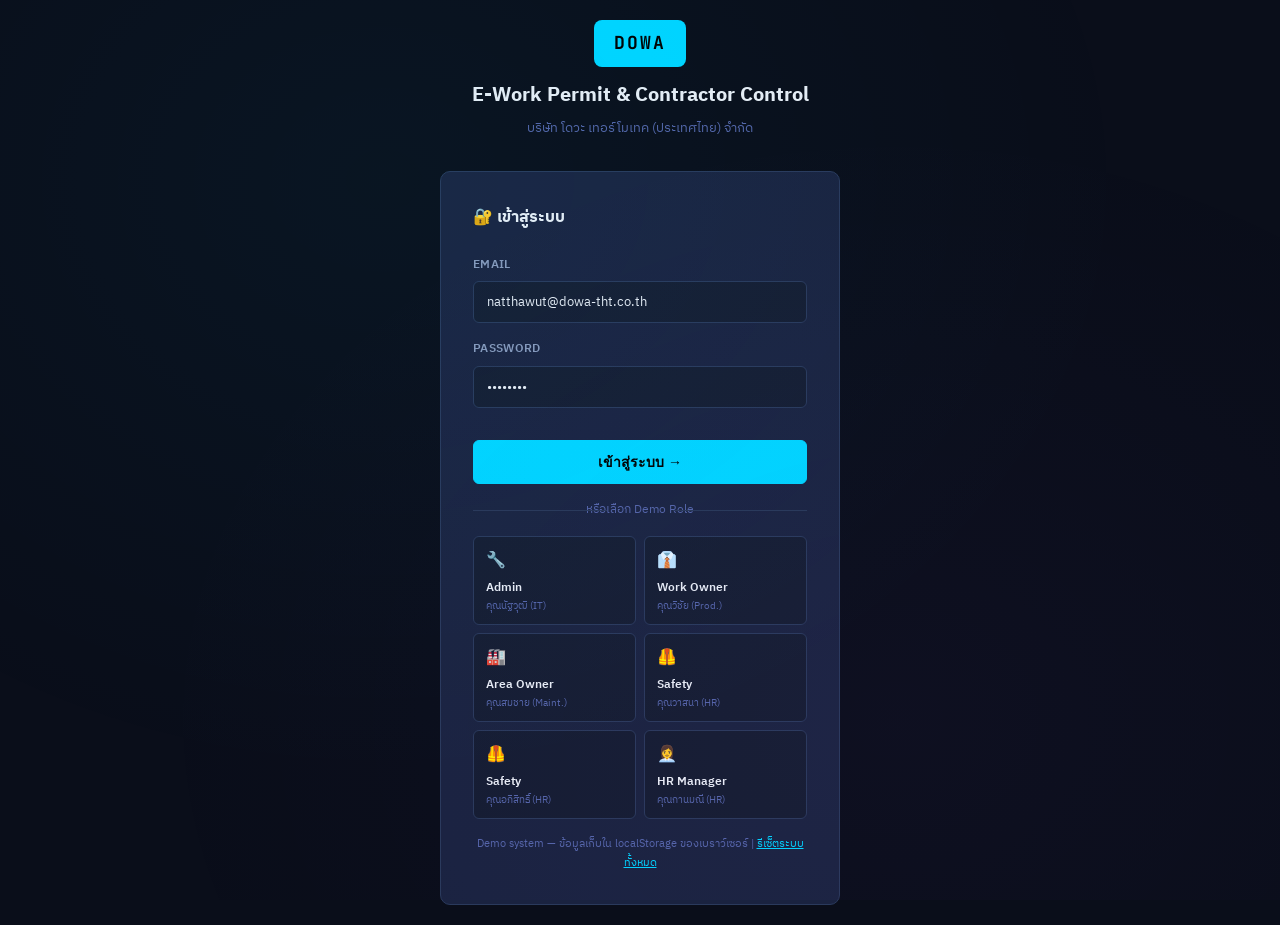
==== index.html @ 7c1e503d "Initial commit: E-Work Permit Demo" ====
<!DOCTYPE html>
<html lang="th">
<head>
<meta charset="UTF-8">
<meta name="viewport" content="width=device-width, initial-scale=1.0">
<title>เข้าสู่ระบบ — E-Work Permit System</title>
<link rel="stylesheet" href="css/style.css">
<style>
  body { display: flex; align-items: center; justify-content: center; min-height: 100vh; background: var(--bg); }
  .login-wrap { width: 100%; max-width: 440px; padding: 20px; }
  .login-logo { text-align: center; margin-bottom: 32px; }
  .login-logo .big-badge {
    display: inline-block;
    background: var(--accent);
    color: #000;
    font-family: 'JetBrains Mono', monospace;
    font-weight: 700;
    font-size: 18px;
    padding: 8px 20px;
    border-radius: 8px;
    letter-spacing: 2px;
    margin-bottom: 12px;
  }
  .login-logo h1 { font-size: 20px; font-weight: 700; color: var(--text); margin-bottom: 4px; }
  .login-logo p { font-size: 13px; color: var(--text3); }
  .login-card {
    background: var(--surface);
    border: 1px solid var(--border);
    border-radius: var(--radius);
    padding: 32px;
  }
  .login-card h2 { font-size: 16px; font-weight: 700; color: var(--text); margin-bottom: 24px; }
  .divider-text {
    text-align: center;
    font-size: 12px;
    color: var(--text3);
    margin: 16px 0;
    position: relative;
  }
  .divider-text::before, .divider-text::after {
    content: '';
    position: absolute;
    top: 50%;
    width: 40%;
    height: 1px;
    background: var(--border);
  }
  .divider-text::before { left: 0; }
  .divider-text::after { right: 0; }
  .demo-roles {
    display: grid;
    grid-template-columns: 1fr 1fr;
    gap: 8px;
  }
  .demo-role-btn {
    background: var(--bg3);
    border: 1px solid var(--border);
    border-radius: var(--radius-sm);
    padding: 10px 12px;
    cursor: pointer;
    text-align: left;
    transition: all 0.15s;
    color: var(--text);
    font-family: 'IBM Plex Sans Thai', sans-serif;
  }
  .demo-role-btn:hover { border-color: var(--accent); background: var(--accent-dim); }
  .demo-role-btn .role-icon { font-size: 16px; margin-bottom: 4px; display: block; }
  .demo-role-btn .role-name { font-size: 12px; font-weight: 600; display: block; }
  .demo-role-btn .role-desc { font-size: 10px; color: var(--text3); display: block; margin-top: 1px; }
  .bg-glow {
    position: fixed; top: 0; left: 0; right: 0; bottom: 0;
    pointer-events: none;
    background: radial-gradient(ellipse at 30% 20%, rgba(0,212,255,0.04) 0%, transparent 60%),
                radial-gradient(ellipse at 70% 80%, rgba(168,85,247,0.03) 0%, transparent 60%);
  }
</style>
</head>
<body>
<div class="bg-glow"></div>
<div class="login-wrap">
  <div class="login-logo">
    <div class="big-badge">DOWA</div>
    <h1>E-Work Permit & Contractor Control</h1>
    <p>บริษัท โดวะ เทอร์โมเทค (ประเทศไทย) จำกัด</p>
  </div>

  <div class="login-card">
    <h2>🔐 เข้าสู่ระบบ</h2>

    <div class="form-group">
      <label class="form-label">Email</label>
      <input type="email" id="inp-email" class="form-control" placeholder="กรอก Email บริษัท" value="natthawut@dowa-tht.co.th">
    </div>
    <div class="form-group">
      <label class="form-label">Password</label>
      <input type="password" id="inp-password" class="form-control" placeholder="กรอกรหัสผ่าน" value="admin123">
    </div>

    <div id="login-error" class="error-box mt-8" style="display:none;">
      <strong>❌ เข้าสู่ระบบไม่สำเร็จ</strong> — Email หรือรหัสผ่านไม่ถูกต้อง
    </div>

    <button class="btn btn-primary w-full mt-16" style="justify-content:center;" onclick="doLogin()">
      เข้าสู่ระบบ →
    </button>

    <div class="divider-text">หรือเลือก Demo Role</div>

    <div class="demo-roles">
      <button class="demo-role-btn" onclick="quickLogin('natthawut@dowa-tht.co.th','admin123')">
        <span class="role-icon">🔧</span>
        <span class="role-name">Admin</span>
        <span class="role-desc">คุณนัฐวุฒิ (IT)</span>
      </button>
      <button class="demo-role-btn" onclick="quickLogin('owner@dowa.co.th','owner123')">
        <span class="role-icon">👔</span>
        <span class="role-name">Work Owner</span>
        <span class="role-desc">คุณวิชัย (Prod.)</span>
      </button>
      <button class="demo-role-btn" onclick="quickLogin('area@dowa.co.th','area123')">
        <span class="role-icon">🏭</span>
        <span class="role-name">Area Owner</span>
        <span class="role-desc">คุณสมชาย (Maint.)</span>
      </button>
      <button class="demo-role-btn" onclick="quickLogin('wassana@dowa-tht.co.th','safety123')">
        <span class="role-icon">🦺</span>
        <span class="role-name">Safety</span>
        <span class="role-desc">คุณวาสนา (HR)</span>
      </button>
      <button class="demo-role-btn" onclick="quickLogin('aphisit@dowa-tht.co.th','safety123')">
        <span class="role-icon">🦺</span>
        <span class="role-name">Safety</span>
        <span class="role-desc">คุณอภิสิทธิ์ (HR)</span>
      </button>
      <button class="demo-role-btn" onclick="quickLogin('karnmanee@dowa-tht.co.th','hr123')">
        <span class="role-icon">👩‍💼</span>
        <span class="role-name">HR Manager</span>
        <span class="role-desc">คุณกานมณี (HR)</span>
      </button>
    </div>

    <p class="text-xs text-muted mt-16" style="text-align:center;">
      Demo system — ข้อมูลเก็บใน localStorage ของเบราว์เซอร์ | 
      <a href="javascript:void(0)" onclick="localStorage.clear();sessionStorage.clear();location.reload();" class="text-accent" style="text-decoration:underline;">รีเซ็ตระบบทั้งหมด</a>
    </p>
  </div>
</div>

<script src="js/db.js"></script>
<script src="js/utils.js"></script>
<script>
  // Redirect if already logged in (with loop protection)
  const loggedUser = getCurrentUser();
  const loopKey = 'ewp_redirect_ts';
  const now = Date.now();
  const lastRedirect = sessionStorage.getItem(loopKey);

  if (loggedUser && !window.location.search.includes('logout')) {
    if (lastRedirect && (now - parseInt(lastRedirect) < 2000)) {
      console.error('Redirect loop detected! Clearing session to recover.');
      localStorage.removeItem('ewp_user');
      showToast('เกิดข้อผิดพลาดในการนำทาง ระบบได้รีเซ็ตเซสชันของคุณแล้ว', 'warning');
    } else {
      sessionStorage.setItem(loopKey, now);
      console.log('Valid session found, moving to dashboard...');
      window.location.replace('dashboard.html');
    }
  }

  function doLogin() {
    const email = document.getElementById('inp-email').value.trim();
    const pass = document.getElementById('inp-password').value;
    
    if (!email || !pass) {
      showToast('กรุณากรอกอีเมลและรหัสผ่าน', 'warning');
      return;
    }

    const user = loginUser(email, pass);
    if (user) {
      console.log('Login success, redirecting...');
      window.location.replace('dashboard.html');
    } else {
      showToast('อีเมลหรือรหัสผ่านไม่ถูกต้อง', 'error');
    }
  }

  function quickLogin(email, pass) {
    document.getElementById('inp-email').value = email;
    document.getElementById('inp-password').value = pass;
    doLogin();
  }

  document.getElementById('inp-password').addEventListener('keydown', e => {
    if (e.key === 'Enter') doLogin();
  });
</script>
</body>
</html>
---- css/style.css ----
/* ===== E-Work Permit System — Global Styles ===== */
@import url('https://fonts.googleapis.com/css2?family=IBM+Plex+Sans+Thai:wght@300;400;500;600;700&family=JetBrains+Mono:wght@400;600&display=swap');

:root {
  --bg: #0a0e1a;
  --bg2: #0f1525;
  --bg3: #151d32;
  --surface: #1a2340;
  --surface2: #1f2a4a;
  --surface3: #243055;
  --border: #2a3a5c;
  --border2: #3a4a6c;
  --accent: #00d4ff;
  --accent2: #0088cc;
  --accent-dim: rgba(0,212,255,0.12);
  --gold: #f5a623;
  --gold-dim: rgba(245,166,35,0.15);
  --green: #00e676;
  --green-dim: rgba(0,230,118,0.15);
  --red: #ff4757;
  --red-dim: rgba(255,71,87,0.15);
  --purple: #a855f7;
  --purple-dim: rgba(168,85,247,0.15);
  --orange: #ff7043;
  --text: #e8edf5;
  --text2: #8899bb;
  --text3: #5566aa;
  --radius: 10px;
  --radius-sm: 6px;
  --shadow: 0 4px 24px rgba(0,0,0,0.4);
  --shadow-sm: 0 2px 8px rgba(0,0,0,0.3);
}

* { margin: 0; padding: 0; box-sizing: border-box; }

html { scroll-behavior: smooth; }

body {
  background: var(--bg);
  color: var(--text);
  font-family: 'IBM Plex Sans Thai', sans-serif;
  font-size: 14px;
  line-height: 1.7;
  min-height: 100vh;
}

/* ===== SCROLLBAR ===== */
::-webkit-scrollbar { width: 6px; height: 6px; }
::-webkit-scrollbar-track { background: var(--bg2); }
::-webkit-scrollbar-thumb { background: var(--border2); border-radius: 3px; }
::-webkit-scrollbar-thumb:hover { background: var(--text3); }

/* ===== LAYOUT ===== */
.app-layout { display: flex; min-height: 100vh; }

/* ===== SIDEBAR ===== */
.sidebar {
  width: 240px;
  background: var(--bg2);
  border-right: 1px solid var(--border);
  display: flex;
  flex-direction: column;
  position: fixed;
  top: 0; left: 0; bottom: 0;
  z-index: 200;
  transition: transform 0.3s;
}

.sidebar-logo {
  padding: 24px 20px;
  border-bottom: 1px solid var(--border);
  display: flex;
  align-items: center;
  gap: 12px;
  text-decoration: none;
  transition: background 0.2s;
}

.sidebar-logo:hover {
  background: rgba(255, 255, 255, 0.03);
}

.sidebar-logo .badge {
  background: var(--accent);
  color: #000;
  font-family: 'JetBrains Mono', monospace;
  font-weight: 700;
  font-size: 11px;
  padding: 3px 8px;
  border-radius: 4px;
  flex-shrink: 0;
}

.sidebar-logo .brand {
  font-size: 13px;
  font-weight: 600;
  color: var(--text);
  line-height: 1.3;
}

.sidebar-logo .brand small {
  display: block;
  font-size: 10px;
  color: var(--text3);
  font-weight: 400;
}

.sidebar-nav { flex: 1; padding: 12px 0; overflow-y: auto; }

.nav-section {
  padding: 8px 16px 4px;
  font-size: 10px;
  color: var(--text3);
  text-transform: uppercase;
  letter-spacing: 1px;
  font-weight: 600;
}

.nav-item {
  display: flex;
  align-items: center;
  gap: 10px;
  padding: 10px 20px;
  color: var(--text2);
  text-decoration: none;
  font-size: 13px;
  font-weight: 500;
  cursor: pointer;
  transition: all 0.2s;
  border-left: 3px solid transparent;
  position: relative;
}

.nav-item:hover { background: var(--surface); color: var(--text); border-left-color: var(--border2); }
.nav-item.active { 
  background: linear-gradient(90deg, var(--accent-dim) 0%, transparent 100%); 
  color: var(--accent); 
  border-left-color: var(--accent);
  font-weight: 600;
}
.nav-item.active .nav-icon { color: var(--accent); }

.nav-item .nav-icon { width: 18px; text-align: center; font-size: 15px; }

.nav-badge {
  margin-left: auto;
  background: var(--red);
  color: #fff;
  font-size: 10px;
  font-weight: 700;
  padding: 1px 6px;
  border-radius: 10px;
  min-width: 18px;
  text-align: center;
}

.nav-badge.gold { background: var(--gold); color: #000; }

.sidebar-user {
  padding: 16px 20px;
  border-top: 1px solid var(--border);
  display: flex;
  align-items: center;
  gap: 10px;
  cursor: pointer;
}

.user-avatar {
  width: 34px; height: 34px;
  border-radius: 50%;
  background: var(--accent);
  color: #000;
  display: flex;
  align-items: center;
  justify-content: center;
  font-weight: 700;
  font-size: 13px;
  flex-shrink: 0;
}

.user-info { flex: 1; min-width: 0; }
.user-name { font-size: 13px; font-weight: 600; color: var(--text); white-space: nowrap; overflow: hidden; text-overflow: ellipsis; }
.user-role { font-size: 11px; color: var(--text3); }

/* ===== MAIN CONTENT ===== */
.main-content {
  margin-left: 240px;
  flex: 1;
  display: flex;
  flex-direction: column;
  min-height: 100vh;
}

/* ===== TOPBAR ===== */
.topbar {
  background: var(--bg2);
  border-bottom: 1px solid var(--border);
  padding: 0 28px;
  height: 56px;
  display: flex;
  align-items: center;
  justify-content: space-between;
  position: sticky;
  top: 0;
  z-index: 100;
}

.topbar-left { display: flex; align-items: center; gap: 12px; }
.topbar-title { font-size: 16px; font-weight: 700; color: var(--text); }
.topbar-breadcrumb { font-size: 12px; color: var(--text3); }
.topbar-breadcrumb a { color: var(--text3); text-decoration: none; }
.topbar-breadcrumb a:hover { color: var(--accent); }

.topbar-right { display: flex; align-items: center; gap: 12px; }

.topbar-btn {
  background: none;
  border: none;
  color: var(--text2);
  cursor: pointer;
  padding: 6px;
  border-radius: var(--radius-sm);
  font-size: 16px;
  transition: all 0.15s;
  position: relative;
}
.topbar-btn:hover { background: var(--surface); color: var(--text); }

.notif-dot {
  position: absolute;
  top: 4px; right: 4px;
  width: 8px; height: 8px;
  background: var(--red);
  border-radius: 50%;
  border: 2px solid var(--bg2);
}

/* ===== PAGE CONTENT ===== */
.page-content { padding: 28px; flex: 1; }

.page-header {
  display: flex;
  align-items: center;
  justify-content: space-between;
  margin-bottom: 24px;
  gap: 16px;
  flex-wrap: wrap;
}

.page-header h1 { font-size: 22px; font-weight: 700; color: var(--text); }
.page-header p { font-size: 13px; color: var(--text3); margin-top: 2px; }

/* ===== STATS GRID ===== */
.stats-grid {
  display: grid;
  grid-template-columns: repeat(auto-fit, minmax(200px, 1fr));
  gap: 16px;
  margin-bottom: 24px;
}

.stat-card {
  background: var(--surface);
  border: 1px solid var(--border);
  border-radius: var(--radius);
  padding: 20px;
  position: relative;
  overflow: hidden;
  transition: border-color 0.2s;
}

.stat-card:hover { border-color: var(--border2); }

.stat-card::before {
  content: '';
  position: absolute;
  top: 0; left: 0; right: 0;
  height: 3px;
}
.stat-card.c-accent::before { background: var(--accent); }
.stat-card.c-gold::before { background: var(--gold); }
.stat-card.c-green::before { background: var(--green); }
.stat-card.c-red::before { background: var(--red); }
.stat-card.c-purple::before { background: var(--purple); }

.stat-icon { font-size: 26px; margin-bottom: 8px; }
.stat-label { font-size: 11px; color: var(--text3); text-transform: uppercase; letter-spacing: 0.5px; margin-bottom: 4px; }
.stat-value { font-size: 28px; font-weight: 700; color: var(--text); line-height: 1; }
.stat-sub { font-size: 12px; color: var(--text3); margin-top: 6px; }

/* ===== CARDS ===== */
.card {
  background: var(--surface);
  border: 1px solid var(--border);
  border-radius: var(--radius);
}

.card-header {
  padding: 16px 20px;
  border-bottom: 1px solid var(--border);
  display: flex;
  align-items: center;
  justify-content: space-between;
  gap: 12px;
}

.card-title {
  font-size: 14px;
  background: rgba(255, 255, 255, 0.02);
  border-bottom: 1px solid var(--border);
  display: flex;
  align-items: center;
  justify-content: space-between;
}

.card-title { font-size: 15px; font-weight: 700; color: var(--text); display: flex; align-items: center; gap: 8px; }

.card-body { padding: 20px; }

/* Buttons */
.btn {
  display: inline-flex;
  align-items: center;
  gap: 8px;
  padding: 10px 18px;
  border-radius: var(--radius-sm);
  font-size: 14px;
  font-weight: 600;
  cursor: pointer;
  transition: all 0.2s ease;
  border: 1px solid transparent;
  text-decoration: none;
  white-space: nowrap;
}

.btn:disabled { opacity: 0.5; cursor: not-allowed; }

.btn-primary { background: var(--accent); color: #000; border-color: var(--accent); }
.btn-primary:hover:not(:disabled) { background: #00b8e0; }

.btn-secondary { background: var(--surface2); color: var(--text); border-color: var(--border); }
.btn-secondary:hover:not(:disabled) { background: var(--surface3); border-color: var(--border2); }

.btn-success { background: var(--green); color: #000; }
.btn-success:hover:not(:disabled) { background: #00c860; }

.btn-danger { background: var(--red); color: #fff; }
.btn-danger:hover:not(:disabled) { background: #e03040; }

.btn-warning { background: var(--gold); color: #000; }
.btn-warning:hover:not(:disabled) { background: #e09010; }

.btn-ghost { background: transparent; color: var(--text2); border-color: var(--border); }
.btn-ghost:hover:not(:disabled) { background: var(--surface); color: var(--text); }

.btn-sm { padding: 5px 12px; font-size: 12px; }
.btn-lg { padding: 11px 22px; font-size: 15px; }
.btn-icon { padding: 7px; }

/* ===== BADGES / TAGS ===== */
.badge {
  display: inline-flex;
  align-items: center;
  gap: 4px;
  font-size: 11px;
  font-weight: 600;
  padding: 3px 10px;
  border-radius: 20px;
  text-transform: uppercase;
  letter-spacing: 0.3px;
  white-space: nowrap;
}

.badge-draft { background: rgba(255,255,255,0.08); color: var(--text2); }
.badge-pending { background: var(--gold-dim); color: var(--gold); }
.badge-approved { background: var(--green-dim); color: var(--green); }
.badge-rejected { background: var(--red-dim); color: var(--red); }
.badge-closed { background: var(--purple-dim); color: var(--purple); }
.badge-returned { background: var(--gold-dim); color: var(--orange); }
.badge-active { background: var(--green-dim); color: var(--green); }
.badge-inactive { background: rgba(255,255,255,0.06); color: var(--text3); }
.badge-blacklist { background: var(--red-dim); color: var(--red); }
.badge-valid { background: var(--green-dim); color: var(--green); }
.badge-expiring { background: var(--gold-dim); color: var(--gold); }
.badge-expired { background: var(--red-dim); color: var(--red); }
.badge-hot { background: rgba(255,112,67,0.2); color: var(--orange); }
.badge-cold { background: rgba(0,212,255,0.15); color: var(--accent); }
.badge-accent { background: var(--accent-dim); color: var(--accent); }

/* ===== FORMS ===== */
.form-group { margin-bottom: 16px; }
.form-label {
  display: block;
  font-size: 12px;
  font-weight: 600;
  color: var(--text2);
  margin-bottom: 6px;
  text-transform: uppercase;
  letter-spacing: 0.3px;
}
.form-label .req { color: var(--red); margin-left: 2px; }

.form-control {
  width: 100%;
  background: var(--bg3);
  border: 1px solid var(--border);
  border-radius: var(--radius-sm);
  color: var(--text);
  font-size: 13px;
  font-family: 'IBM Plex Sans Thai', sans-serif;
  padding: 9px 13px;
  transition: border-color 0.15s;
  outline: none;
}

.form-control:focus { border-color: var(--accent); background: var(--bg2); }
.form-control::placeholder { color: var(--text3); }

select.form-control { cursor: pointer; }
textarea.form-control { resize: vertical; min-height: 80px; }

.form-hint { font-size: 11px; color: var(--text3); margin-top: 4px; }
.form-error { font-size: 11px; color: var(--red); margin-top: 4px; display: none; }
.form-control.is-error { border-color: var(--red); }
.form-control.is-error + .form-error { display: block; }

.form-row { display: grid; grid-template-columns: 1fr 1fr; gap: 16px; }
.form-row-3 { display: grid; grid-template-columns: 1fr 1fr 1fr; gap: 16px; }

.checkbox-group { display: flex; flex-wrap: wrap; gap: 8px; margin-top: 4px; }
.checkbox-item {
  display: flex;
  align-items: center;
  gap: 7px;
  background: var(--bg3);
  border: 1px solid var(--border);
  border-radius: var(--radius-sm);
  padding: 7px 12px;
  cursor: pointer;
  font-size: 13px;
  color: var(--text2);
  transition: all 0.15s;
  user-select: none;
}
.checkbox-item:hover { border-color: var(--border2); color: var(--text); }
.checkbox-item.checked { background: var(--accent-dim); border-color: var(--accent); color: var(--accent); }
.checkbox-item input { display: none; }

/* ===== TABLE ===== */
.table-wrap { overflow-x: auto; }

table.data-table {
  width: 100%;
  border-collapse: collapse;
  font-size: 13px;
}

.data-table th {
  background: var(--bg3);
  color: var(--text3);
  font-weight: 600;
  font-size: 11px;
  text-transform: uppercase;
  letter-spacing: 0.5px;
  padding: 11px 16px;
  text-align: left;
  border-bottom: 1px solid var(--border);
  white-space: nowrap;
}

.data-table td {
  padding: 12px 16px;
  border-bottom: 1px solid rgba(42,58,92,0.5);
  color: var(--text2);
  vertical-align: middle;
}

.data-table tr:hover td { background: rgba(26,35,64,0.6); color: var(--text); }
.data-table tr:last-child td { border-bottom: none; }

.data-table .td-main { color: var(--text); font-weight: 500; }
.data-table .td-mono { font-family: 'JetBrains Mono', monospace; font-size: 12px; color: var(--accent); }
.data-table .td-actions { display: flex; gap: 6px; align-items: center; }

/* ===== FILTER BAR ===== */
.filter-bar {
  display: flex;
  align-items: center;
  gap: 10px;
  flex-wrap: wrap;
  margin-bottom: 16px;
}

.search-box {
  display: flex;
  align-items: center;
  gap: 8px;
  background: var(--bg3);
  border: 1px solid var(--border);
  border-radius: var(--radius-sm);
  padding: 8px 13px;
  flex: 1;
  min-width: 200px;
  max-width: 320px;
}

.search-box input {
  background: none;
  border: none;
  outline: none;
  color: var(--text);
  font-size: 13px;
  font-family: 'IBM Plex Sans Thai', sans-serif;
  width: 100%;
}
.search-box input::placeholder { color: var(--text3); }
.search-box .search-icon { color: var(--text3); font-size: 14px; flex-shrink: 0; }

.filter-select {
  background: var(--bg3);
  border: 1px solid var(--border);
  border-radius: var(--radius-sm);
  color: var(--text);
  font-size: 13px;
  font-family: 'IBM Plex Sans Thai', sans-serif;
  padding: 8px 13px;
  outline: none;
  cursor: pointer;
}
.filter-select:focus { border-color: var(--accent); }

/* ===== MODALS ===== */
.modal-overlay {
  position: fixed;
  inset: 0;
  background: rgba(0,0,0,0.7);
  z-index: 500;
  display: none;
  align-items: center;
  justify-content: center;
  padding: 20px;
  backdrop-filter: blur(2px);
}

.modal-overlay.open { display: flex; }

.modal {
  background: var(--bg2);
  border: 1px solid var(--border2);
  border-radius: var(--radius);
  width: 100%;
  max-width: 540px;
  max-height: 90vh;
  overflow-y: auto;
  box-shadow: var(--shadow);
  animation: modalIn 0.2s ease;
}

.modal-lg { max-width: 760px; }
.modal-xl { max-width: 960px; }

@keyframes modalIn {
  from { opacity: 0; transform: scale(0.96) translateY(-8px); }
  to { opacity: 1; transform: scale(1) translateY(0); }
}

.modal-header {
  padding: 18px 24px;
  border-bottom: 1px solid var(--border);
  display: flex;
  align-items: center;
  justify-content: space-between;
  gap: 12px;
}

.modal-title { font-size: 15px; font-weight: 700; color: var(--text); }
.modal-close {
  background: none; border: none; color: var(--text3);
  cursor: pointer; font-size: 18px; padding: 2px;
  transition: color 0.15s;
}
.modal-close:hover { color: var(--text); }

.modal-body { padding: 24px; }
.modal-footer {
  padding: 16px 24px;
  border-top: 1px solid var(--border);
  display: flex;
  justify-content: flex-end;
  gap: 10px;
}

/* ===== TOAST ===== */
.toast-container {
  position: fixed;
  bottom: 24px; right: 24px;
  z-index: 9999;
  display: flex;
  flex-direction: column;
  gap: 8px;
}

.toast {
  background: var(--surface2);
  border: 1px solid var(--border2);
  border-radius: var(--radius-sm);
  padding: 12px 18px;
  font-size: 13px;
  color: var(--text);
  max-width: 320px;
  box-shadow: var(--shadow);
  animation: toastIn 0.25s ease;
  display: flex;
  align-items: center;
  gap: 10px;
}
.toast.success { border-left: 3px solid var(--green); }
.toast.error { border-left: 3px solid var(--red); }
.toast.warning { border-left: 3px solid var(--gold); }
.toast.info { border-left: 3px solid var(--accent); }

@keyframes toastIn {
  from { opacity: 0; transform: translateX(20px); }
  to { opacity: 1; transform: translateX(0); }
}

/* ===== APPROVAL STEPS ===== */
.approval-steps {
  display: flex;
  gap: 0;
  margin: 20px 0;
  overflow-x: auto;
  padding-bottom: 4px;
}

.approval-step {
  flex: 1;
  min-width: 120px;
  text-align: center;
  position: relative;
}

.approval-step + .approval-step::before {
  content: '';
  position: absolute;
  left: 0; top: 20px;
  width: 100%; height: 2px;
  background: var(--border);
  z-index: 0;
}

.approval-step.done + .approval-step::before { background: var(--green); }

.step-circle {
  width: 40px; height: 40px;
  border-radius: 50%;
  border: 2px solid var(--border2);
  background: var(--bg3);
  display: flex;
  align-items: center;
  justify-content: center;
  font-size: 14px;
  font-weight: 700;
  color: var(--text3);
  margin: 0 auto 8px;
  position: relative;
  z-index: 1;
  transition: all 0.2s;
}

.approval-step.done .step-circle { background: var(--green); border-color: var(--green); color: #000; }
.approval-step.active .step-circle { background: var(--accent); border-color: var(--accent); color: #000; animation: pulse 1.5s infinite; }
.approval-step.rejected .step-circle { background: var(--red); border-color: var(--red); color: #fff; }
.approval-step.returned .step-circle { background: var(--gold); border-color: var(--gold); color: #000; }

@keyframes pulse {
  0%, 100% { box-shadow: 0 0 0 0 rgba(0,212,255,0.4); }
  50% { box-shadow: 0 0 0 6px rgba(0,212,255,0); }
}

.step-label { font-size: 11px; color: var(--text3); font-weight: 500; }
.step-status { font-size: 10px; color: var(--text3); margin-top: 2px; }
.approval-step.done .step-label { color: var(--green); }
.approval-step.active .step-label { color: var(--accent); }

/* ===== SIGNATURE PAD ===== */
.sig-pad-wrap {
  border: 2px dashed var(--border2);
  border-radius: var(--radius-sm);
  background: var(--bg3);
  overflow: hidden;
  position: relative;
}

.sig-pad-wrap canvas { display: block; cursor: crosshair; }
.sig-pad-hint {
  position: absolute;
  top: 50%; left: 50%;
  transform: translate(-50%, -50%);
  color: var(--text3);
  font-size: 12px;
  pointer-events: none;
  text-align: center;
}

.sig-pad-actions { display: flex; gap: 8px; margin-top: 8px; }

/* ===== TIMELINE ===== */
.audit-trail { padding: 4px 0; }

.audit-item {
  display: flex;
  gap: 14px;
  padding: 10px 0;
  border-bottom: 1px solid rgba(42,58,92,0.4);
}
.audit-item:last-child { border-bottom: none; }

.audit-dot {
  width: 10px; height: 10px;
  border-radius: 50%;
  background: var(--border2);
  flex-shrink: 0;
  margin-top: 6px;
  position: relative;
}
.audit-dot.green { background: var(--green); }
.audit-dot.red { background: var(--red); }
.audit-dot.gold { background: var(--gold); }
.audit-dot.accent { background: var(--accent); }

.audit-content { flex: 1; }
.audit-action { font-size: 13px; font-weight: 500; color: var(--text); }
.audit-meta { font-size: 11px; color: var(--text3); margin-top: 2px; }

/* ===== INFO BOXES ===== */
.info-box {
  background: var(--accent-dim);
  border: 1px solid rgba(0,212,255,0.2);
  border-radius: var(--radius-sm);
  padding: 12px 16px;
  font-size: 13px;
  color: var(--text2);
}
.info-box strong { color: var(--accent); }

.warn-box {
  background: var(--gold-dim);
  border: 1px solid rgba(245,166,35,0.25);
  border-radius: var(--radius-sm);
  padding: 12px 16px;
  font-size: 13px;
  color: var(--text2);
}
.warn-box strong { color: var(--gold); }

.error-box {
  background: var(--red-dim);
  border: 1px solid rgba(255,71,87,0.25);
  border-radius: var(--radius-sm);
  padding: 12px 16px;
  font-size: 13px;
  color: var(--text2);
}
.error-box strong { color: var(--red); }

/* ===== PROGRESS BAR ===== */
.progress-bar {
  height: 6px;
  background: var(--bg3);
  border-radius: 3px;
  overflow: hidden;
}
.progress-fill {
  height: 100%;
  border-radius: 3px;
  background: var(--accent);
  transition: width 0.4s ease;
}
.progress-fill.gold { background: var(--gold); }
.progress-fill.green { background: var(--green); }
.progress-fill.red { background: var(--red); }

/* ===== GRID UTILS ===== */
.grid-2 { display: grid; grid-template-columns: 1fr 1fr; gap: 20px; }
.grid-3 { display: grid; grid-template-columns: 1fr 1fr 1fr; gap: 20px; }
.gap-16 { gap: 16px; }

/* ===== TEXT UTILS ===== */
.text-accent { color: var(--accent); }
.text-green { color: var(--green); }
.text-red { color: var(--red); }
.text-gold { color: var(--gold); }
.text-muted { color: var(--text3); }
.text-sm { font-size: 12px; }
.text-xs { font-size: 11px; }
.mono { font-family: 'JetBrains Mono', monospace; }
.font-bold { font-weight: 700; }
.mt-4 { margin-top: 4px; }
.mt-8 { margin-top: 8px; }
.mt-16 { margin-top: 16px; }
.mt-24 { margin-top: 24px; }
.mb-16 { margin-bottom: 16px; }
.mb-24 { margin-bottom: 24px; }
.flex { display: flex; }
.flex-center { display: flex; align-items: center; }
.flex-between { display: flex; align-items: center; justify-content: space-between; }
.gap-8 { gap: 8px; }
.gap-12 { gap: 12px; }
.w-full { width: 100%; }

/* ===== EMPTY STATE ===== */
.empty-state {
  text-align: center;
  padding: 60px 20px;
  color: var(--text3);
}
.empty-state .empty-icon { font-size: 48px; margin-bottom: 12px; opacity: 0.5; }
.empty-state h3 { font-size: 16px; color: var(--text2); margin-bottom: 6px; }
.empty-state p { font-size: 13px; }

/* ===== ID CARD ===== */
.id-card {
  width: 340px;
  background: linear-gradient(135deg, #0f1a35 0%, #1a2a50 100%);
  border: 1px solid var(--border2);
  border-radius: 14px;
  overflow: hidden;
  box-shadow: var(--shadow);
}

.id-card-header {
  background: linear-gradient(90deg, var(--accent2), var(--accent));
  padding: 12px 16px;
  display: flex;
  align-items: center;
  justify-content: space-between;
}

.id-card-header .company { font-size: 11px; font-weight: 700; color: #000; letter-spacing: 0.5px; }
.id-card-header .card-type { font-size: 10px; font-weight: 600; color: rgba(0,0,0,0.7); }

.id-card-body { padding: 16px; display: flex; gap: 14px; align-items: flex-start; }

.id-card-photo {
  width: 70px; height: 85px;
  border-radius: 8px;
  background: var(--bg3);
  border: 2px solid var(--border2);
  overflow: hidden;
  flex-shrink: 0;
  display: flex;
  align-items: center;
  justify-content: center;
  font-size: 28px;
  color: var(--text3);
}

.id-card-info { flex: 1; }
.id-card-name { font-size: 15px; font-weight: 700; color: var(--text); line-height: 1.3; }
.id-card-company { font-size: 11px; color: var(--accent); margin-top: 2px; }
.id-card-field { font-size: 11px; color: var(--text3); margin-top: 6px; }
.id-card-field span { color: var(--text2); }

.id-card-footer {
  padding: 10px 16px;
  border-top: 1px solid rgba(255,255,255,0.05);
  display: flex;
  align-items: center;
  justify-content: space-between;
}

.id-card-qr {
  width: 50px; height: 50px;
  background: #fff;
  border-radius: 4px;
  padding: 4px;
  display: flex;
  align-items: center;
  justify-content: center;
  font-size: 9px;
  color: #000;
  text-align: center;
  font-weight: 700;
}

/* ===== STEP WIZARD ===== */
.wizard-steps {
  display: flex;
  gap: 0;
  margin-bottom: 28px;
  border-bottom: 1px solid var(--border);
  padding-bottom: 0;
}

.wizard-step {
  flex: 1;
  padding: 12px 16px;
  text-align: center;
  font-size: 12px;
  font-weight: 600;
  color: var(--text3);
  border-bottom: 2px solid transparent;
  transition: all 0.2s;
  cursor: default;
}

.wizard-step.active { color: var(--accent); border-bottom-color: var(--accent); }
.wizard-step.done { color: var(--green); border-bottom-color: var(--green); }

.wizard-panel { display: none; }
.wizard-panel.active { display: block; animation: fadeIn 0.25s ease; }

@keyframes fadeIn {
  from { opacity: 0; transform: translateY(6px); }
  to { opacity: 1; transform: translateY(0); }
}

/* ===== TABS ===== */
.tab-nav {
  display: flex;
  gap: 0;
  border-bottom: 1px solid var(--border);
  margin-bottom: 20px;
}

.tab-btn {
  padding: 10px 18px;
  font-size: 13px;
  font-weight: 500;
  color: var(--text3);
  background: none;
  border: none;
  border-bottom: 2px solid transparent;
  cursor: pointer;
  transition: all 0.15s;
  white-space: nowrap;
  font-family: 'IBM Plex Sans Thai', sans-serif;
}
.tab-btn:hover { color: var(--text2); }
.tab-btn.active { color: var(--accent); border-bottom-color: var(--accent); }

.tab-pane { display: none; }
.tab-pane.active { display: block; animation: fadeIn 0.2s ease; }

/* ===== CHART CONTAINER ===== */
.chart-container { position: relative; height: 240px; }

/* ===== DIVIDER ===== */
hr.divider { border: none; border-top: 1px solid var(--border); margin: 20px 0; }

/* ===== RESPONSIVE ===== */
@media (max-width: 1024px) {
  .sidebar { transform: translateX(-100%); }
  .sidebar.open { transform: translateX(0); }
  .main-content { margin-left: 0; }
  .form-row, .form-row-3, .grid-2, .grid-3 { grid-template-columns: 1fr; }
}

@media (max-width: 640px) {
  .page-content { padding: 16px; }
  .topbar { padding: 0 16px; }
  .stats-grid { grid-template-columns: repeat(2, 1fr); }
  .page-header { flex-direction: column; align-items: flex-start; }
}

/* ===== QR PLACEHOLDER ===== */
.qr-box {
  display: grid;
  width: 100%;
  aspect-ratio: 1;
  place-items: center;
  background: #fff;
  color: #000;
  font-size: 10px;
  font-weight: 700;
  border-radius: 4px;
  padding: 4px;
}

/* ===== PRINT ===== */
@media print {
  .sidebar, .topbar, .no-print { display: none !important; }
  .main-content { margin-left: 0; }
  body { background: #fff; color: #000; }
}

/* ===== NOTIFICATION ITEMS ===== */
.notif-item {
  display: flex;
  align-items: flex-start;
  gap: 14px;
  padding: 14px 20px;
  border-bottom: 1px solid var(--border);
  cursor: pointer;
  transition: all 0.15s;
  position: relative;
}
.notif-item:hover { background: var(--surface); }
.notif-item.unread { background: rgba(0,212,255,0.05); }
.notif-item .notif-icon {
  width: 36px; height: 36px;
  border-radius: 50%;
  background: var(--bg3);
  display: flex; align-items: center; justify-content: center;
  font-size: 18px; flex-shrink: 0;
}
.notif-item .notif-content { flex: 1; }
.notif-item .notif-subject { font-size: 13px; font-weight: 600; color: var(--text); margin-bottom: 2px; }
.notif-item .notif-meta { font-size: 11px; color: var(--text3); }
.notif-item .unread-dot {
  width: 8px; height: 8px;
  background: var(--accent);
  border-radius: 50%;
  margin-top: 6px;
}

@media print { .sidebar, .topbar, .no-print, .btn { display: none !important; } .main-content { margin-left: 0 !important; padding: 0 !important; } .card { border: 1px solid #ccc !important; box-shadow: none !important; break-inside: avoid; } body { background: #fff !important; color: #000 !important; } }
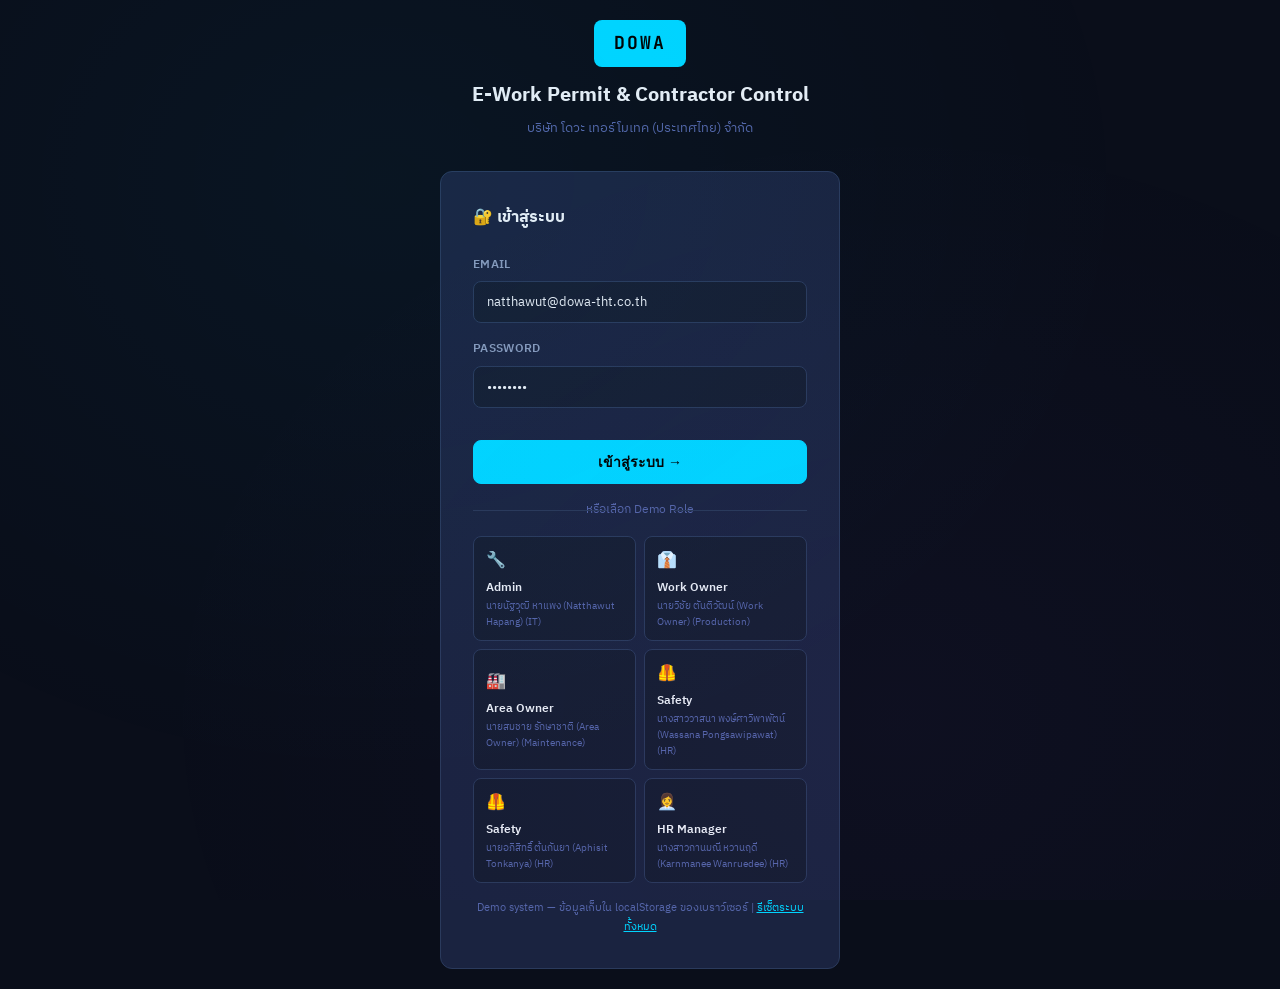
==== commit 296119aa: "Make demo role labels dynamic in index.html" ====
--- a/index.html
+++ b/index.html
@@ -194,6 +194,27 @@
   document.getElementById('inp-password').addEventListener('keydown', e => {
     if (e.key === 'Enter') doLogin();
   });
+
+  // Dynamically update demo role names from DB
+  function initDemoRoles() {
+    const users = dbGetAll('users');
+    const roleButtons = document.querySelectorAll('.demo-role-btn');
+    roleButtons.forEach(btn => {
+      const onclick = btn.getAttribute('onclick');
+      const emailMatch = onclick.match(/'([^']+)'/);
+      if (emailMatch) {
+        const email = emailMatch[1];
+        const user = users.find(u => u.email.toLowerCase() === email.toLowerCase());
+        if (user) {
+          const descSpan = btn.querySelector('.role-desc');
+          if (descSpan) {
+            descSpan.textContent = `${user.full_name} (${user.department})`;
+          }
+        }
+      }
+    });
+  }
+  initDemoRoles();
 </script>
 </body>
 </html>
--- a/css/style.css
+++ b/css/style.css
@@ -25,10 +25,40 @@
   --text: #e8edf5;
   --text2: #8899bb;
   --text3: #5566aa;
-  --radius: 10px;
-  --radius-sm: 6px;
-  --shadow: 0 4px 24px rgba(0,0,0,0.4);
-  --shadow-sm: 0 2px 8px rgba(0,0,0,0.3);
+  --radius: 12px;
+  --radius-sm: 8px;
+  --shadow: 0 4px 30px rgba(0,0,0,0.5);
+  --shadow-sm: 0 2px 10px rgba(0,0,0,0.3);
+  --glass: rgba(15, 21, 37, 0.7);
+}
+
+body.light-theme {
+  --bg: #f8fafc;
+  --bg2: #ffffff;
+  --bg3: #f1f5f9;
+  --surface: #ffffff;
+  --surface2: #f8fafc;
+  --surface3: #f1f5f9;
+  --border: #e2e8f0;
+  --border2: #cbd5e1;
+  --accent: #0ea5e9;
+  --accent2: #0284c7;
+  --accent-dim: rgba(14, 165, 233, 0.1);
+  --gold: #f59e0b;
+  --gold-dim: rgba(245, 158, 11, 0.1);
+  --green: #10b981;
+  --green-dim: rgba(16, 185, 129, 0.1);
+  --red: #ef4444;
+  --red-dim: rgba(239, 68, 68, 0.1);
+  --purple: #8b5cf6;
+  --purple-dim: rgba(139, 92, 246, 0.1);
+  --orange: #f97316;
+  --text: #0f172a;
+  --text2: #475569;
+  --text3: #94a3b8;
+  --shadow: 0 4px 20px rgba(0,0,0,0.08);
+  --shadow-sm: 0 2px 8px rgba(0,0,0,0.05);
+  --glass: rgba(255, 255, 255, 0.8);
 }
 
 * { margin: 0; padding: 0; box-sizing: border-box; }
@@ -1015,3 +1045,120 @@
 }
 
 @media print { .sidebar, .topbar, .no-print, .btn { display: none !important; } .main-content { margin-left: 0 !important; padding: 0 !important; } .card { border: 1px solid #ccc !important; box-shadow: none !important; break-inside: avoid; } body { background: #fff !important; color: #000 !important; } }
+
+/* ===== CONTRACTOR CARD VIEW ===== */
+.contractor-grid {
+  display: grid;
+  grid-template-columns: repeat(auto-fill, minmax(280px, 1fr));
+  gap: 20px;
+  padding: 20px 0;
+}
+
+.contractor-card {
+  background: var(--surface);
+  border: 1px solid var(--border);
+  border-radius: var(--radius);
+  overflow: hidden;
+  transition: all 0.3s ease;
+  position: relative;
+  display: flex;
+  flex-direction: column;
+}
+
+.contractor-card:hover {
+  transform: translateY(-4px);
+  border-color: var(--accent);
+  box-shadow: var(--shadow);
+}
+
+.contractor-card-header {
+  height: 80px;
+  background: linear-gradient(135deg, var(--bg3) 0%, var(--surface2) 100%);
+  position: relative;
+}
+
+.contractor-card-photo {
+  width: 70px;
+  height: 70px;
+  border-radius: 50%;
+  border: 3px solid var(--surface);
+  background: var(--surface2);
+  position: absolute;
+  bottom: -35px;
+  left: 20px;
+  display: flex;
+  align-items: center;
+  justify-content: center;
+  font-size: 28px;
+  color: var(--text3);
+  box-shadow: var(--shadow-sm);
+  z-index: 2;
+}
+
+.contractor-card-body {
+  padding: 45px 20px 20px;
+  flex: 1;
+}
+
+.contractor-card-name {
+  font-size: 16px;
+  font-weight: 700;
+  color: var(--text);
+  margin-bottom: 2px;
+}
+
+.contractor-card-company {
+  font-size: 12px;
+  color: var(--accent);
+  font-weight: 600;
+  margin-bottom: 12px;
+}
+
+.contractor-card-info {
+  display: grid;
+  gap: 8px;
+  margin-bottom: 16px;
+}
+
+.info-item {
+  display: flex;
+  justify-content: space-between;
+  font-size: 12px;
+}
+
+.info-item .label { color: var(--text3); }
+.info-item .value { color: var(--text2); font-family: 'JetBrains Mono', monospace; }
+
+.contractor-card-footer {
+  padding: 12px 20px;
+  border-top: 1px solid var(--border);
+  display: flex;
+  gap: 8px;
+  background: rgba(0,0,0,0.05);
+}
+
+.view-toggle {
+  display: flex;
+  background: var(--bg3);
+  border: 1px solid var(--border);
+  border-radius: var(--radius-sm);
+  padding: 3px;
+}
+
+.view-toggle button {
+  background: none;
+  border: none;
+  color: var(--text3);
+  padding: 5px 12px;
+  font-size: 12px;
+  cursor: pointer;
+  border-radius: 6px;
+  transition: all 0.2s;
+}
+
+.view-toggle button.active {
+  background: var(--accent);
+  color: #000;
+  font-weight: 600;
+}
+
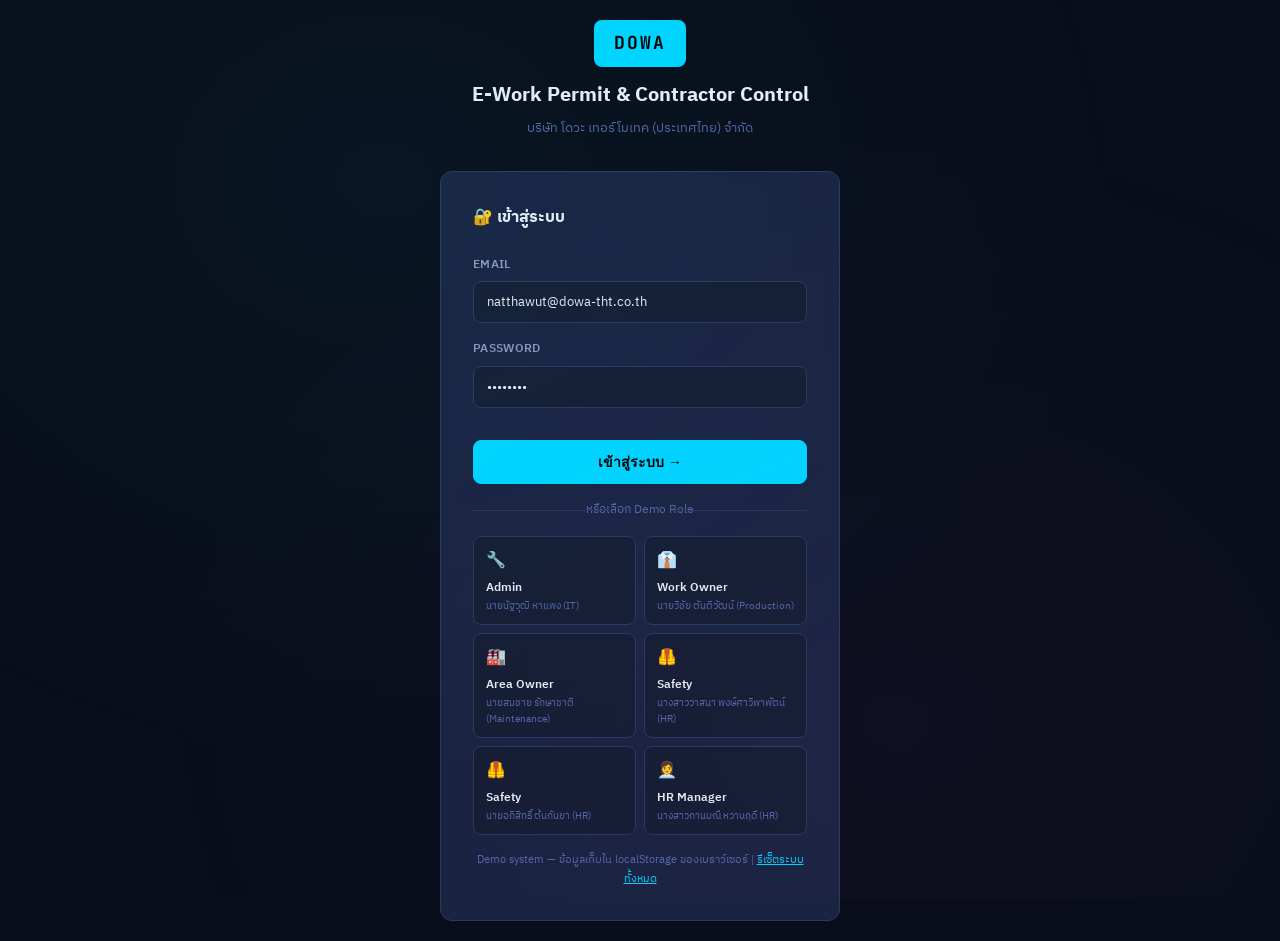
==== commit e66f1396: "Fix user edit persistence and dynamic login labels" ====
--- a/index.html
+++ b/index.html
@@ -197,24 +197,39 @@
 
   // Dynamically update demo role names from DB
   function initDemoRoles() {
-    const users = dbGetAll('users');
-    const roleButtons = document.querySelectorAll('.demo-role-btn');
-    roleButtons.forEach(btn => {
-      const onclick = btn.getAttribute('onclick');
-      const emailMatch = onclick.match(/'([^']+)'/);
-      if (emailMatch) {
-        const email = emailMatch[1];
-        const user = users.find(u => u.email.toLowerCase() === email.toLowerCase());
-        if (user) {
-          const descSpan = btn.querySelector('.role-desc');
-          if (descSpan) {
-            descSpan.textContent = `${user.full_name} (${user.department})`;
+    try {
+      const users = dbGetAll('users');
+      console.log('Syncing demo roles with DB users:', users.length);
+      
+      const roleButtons = document.querySelectorAll('.demo-role-btn');
+      roleButtons.forEach(btn => {
+        const onclick = btn.getAttribute('onclick');
+        const emailMatch = onclick.match(/'([^']+)'/);
+        if (emailMatch) {
+          const email = emailMatch[1].toLowerCase();
+          const user = users.find(u => u.email.toLowerCase() === email);
+          if (user) {
+            const descSpan = btn.querySelector('.role-desc');
+            if (descSpan) {
+              // Format name to be cleaner if it's very long
+              let displayName = user.full_name;
+              if (displayName.includes('(')) {
+                // Keep only the part before parenthesis for demo buttons to save space
+                displayName = displayName.split('(')[0].trim();
+              }
+              descSpan.textContent = `${displayName} (${user.department})`;
+            }
           }
         }
-      }
-    });
-  }
+      });
+    } catch (e) {
+      console.error('Error initDemoRoles:', e);
+    }
+  }
+  
+  // Call immediately and also after a short delay to ensure DB is ready
   initDemoRoles();
+  setTimeout(initDemoRoles, 500);
 </script>
 </body>
 </html>
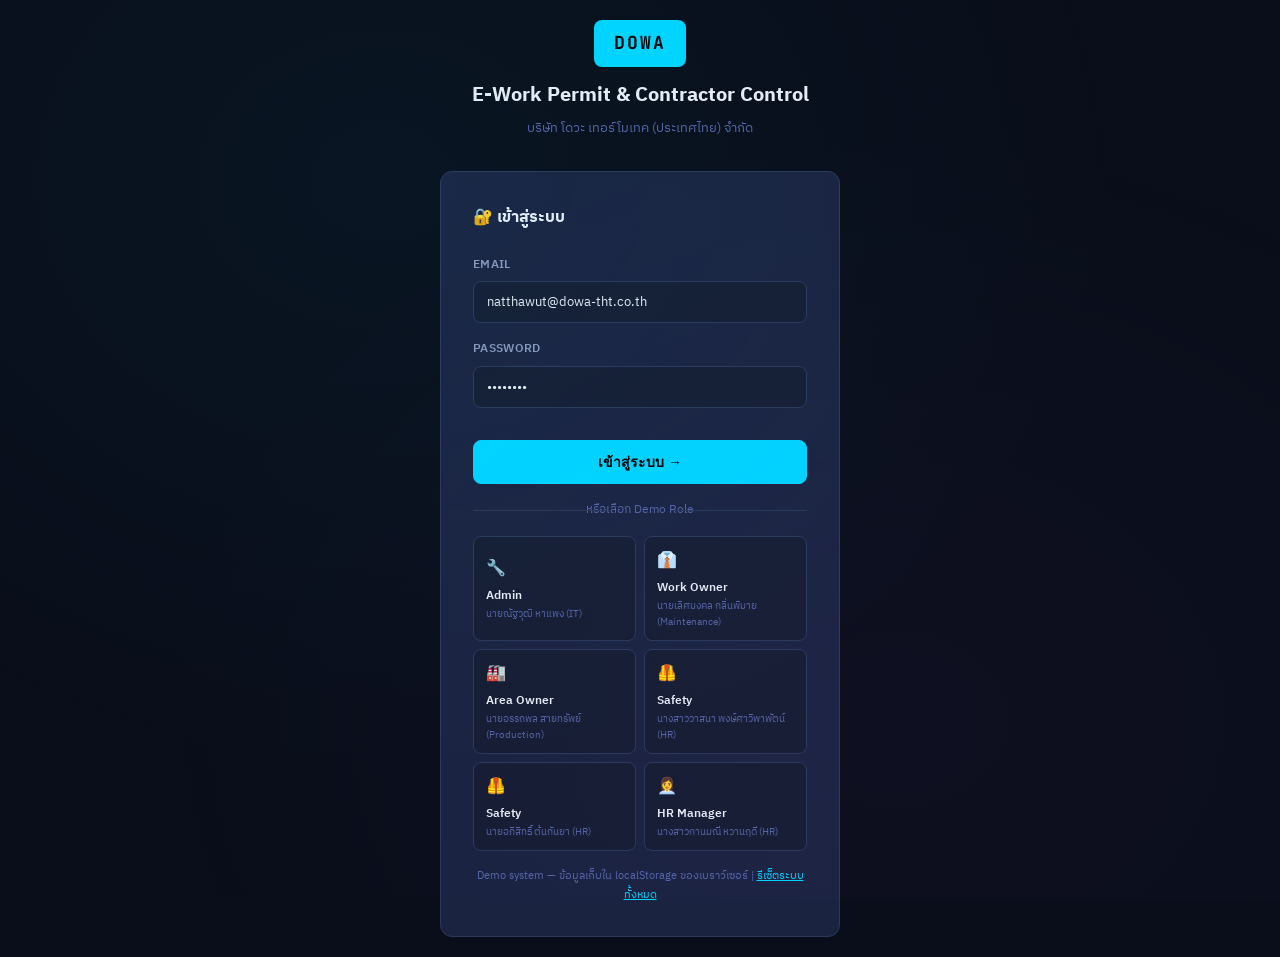
==== commit 400b5ccc: "Final sync: Updated demo users, login labels, and database seed data" ====
--- a/index.html
+++ b/index.html
@@ -112,12 +112,12 @@
         <span class="role-name">Admin</span>
         <span class="role-desc">คุณนัฐวุฒิ (IT)</span>
       </button>
-      <button class="demo-role-btn" onclick="quickLogin('owner@dowa.co.th','owner123')">
+      <button class="demo-role-btn" onclick="quickLogin('lerdmongkon@dowa-tht.co.th','owner123')">
         <span class="role-icon">👔</span>
         <span class="role-name">Work Owner</span>
         <span class="role-desc">คุณวิชัย (Prod.)</span>
       </button>
-      <button class="demo-role-btn" onclick="quickLogin('area@dowa.co.th','area123')">
+      <button class="demo-role-btn" onclick="quickLogin('attapon@dowa-tht.co.th','area123')">
         <span class="role-icon">🏭</span>
         <span class="role-name">Area Owner</span>
         <span class="role-desc">คุณสมชาย (Maint.)</span>
